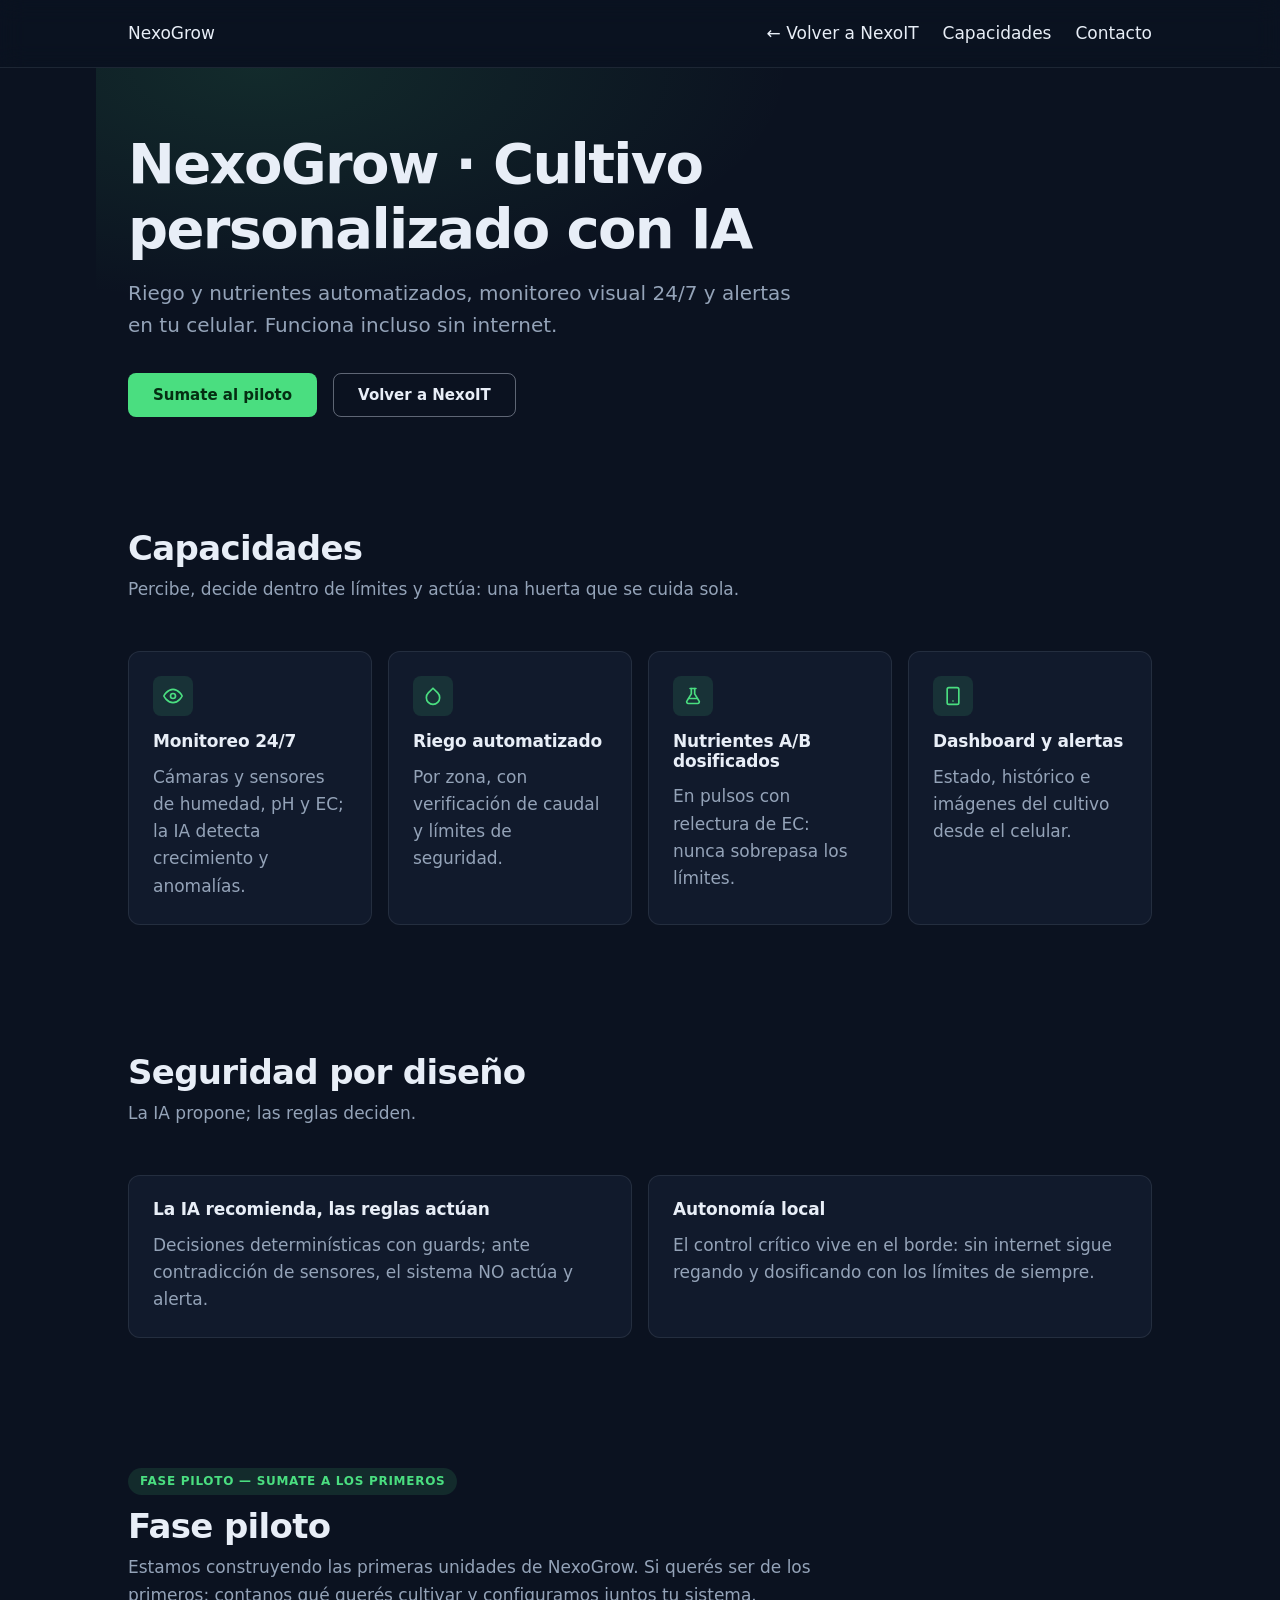
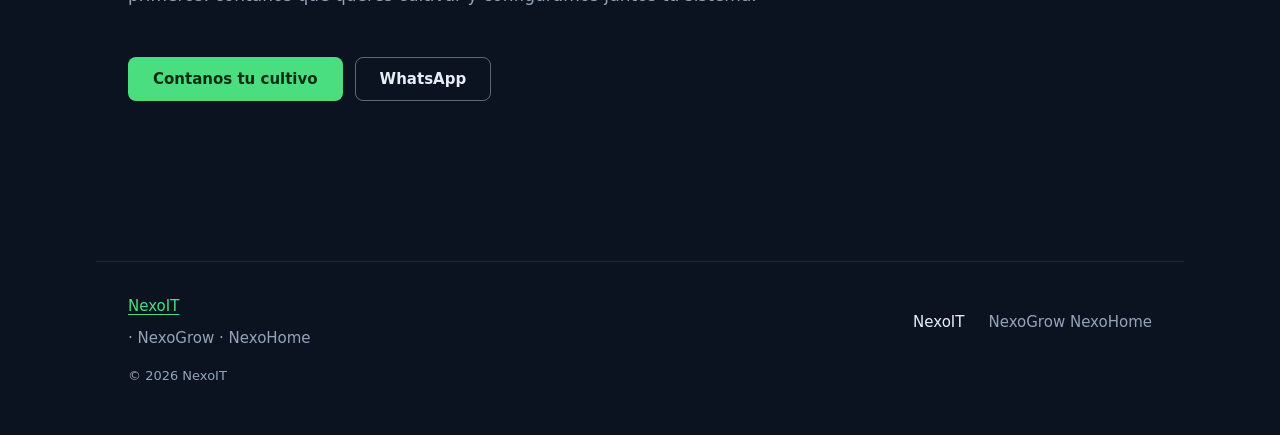
==== grow/index.html @ a0b3b881 "NexoIT v3: hub + landings NexoGrow/NexoHome, sistema de diseño dark tech, HTML/CSS/JS vanilla" ====
<!DOCTYPE html>
<html lang="es">
<head>
  <meta charset="utf-8">
  <meta name="viewport" content="width=device-width, initial-scale=1">
  <title>NexoGrow · Cultivo personalizado con IA</title>
  <meta name="description" content="NexoGrow — huerta inteligente: riego y nutrientes automatizados, monitoreo visual con IA y alertas, funciona sin internet.">
  <meta property="og:title" content="NexoGrow · Cultivo personalizado con IA">
  <meta property="og:description" content="NexoGrow — huerta inteligente: riego y nutrientes automatizados, monitoreo visual con IA y alertas, funciona sin internet.">
  <!-- TODO: provisional hasta definir paleta final -->
  <meta name="theme-color" content="#0b1220">
  <link rel="icon" href="../assets/img/favicon.svg">
  <link rel="stylesheet" href="../assets/css/tokens.css">
  <link rel="stylesheet" href="../assets/css/base.css">
  <link rel="stylesheet" href="../assets/css/components.css">
  <script src="../assets/js/main.js" defer></script>
</head>
<body class="theme--grow">
  <header class="site-header">
    <div class="site-header__inner">
      <span class="site-header__brand">NexoGrow</span>
      <nav class="nav" aria-label="Principal">
        <a class="nav__link" href="../index.html">← Volver a NexoIT</a>
        <a class="nav__link" href="#capacidades">Capacidades</a>
        <a class="nav__link" href="#contacto">Contacto</a>
      </nav>
    </div>
  </header>

  <main>
    <section class="hero">
      <h1 class="hero__title">NexoGrow · Cultivo personalizado con IA</h1>
      <p class="hero__subtitle">Riego y nutrientes automatizados, monitoreo visual 24/7 y alertas en tu celular. Funciona incluso sin internet.</p>
      <div class="hero__actions">
        <a class="btn btn--accent" href="#piloto">Sumate al piloto</a>
        <a class="btn btn--ghost" href="../index.html">Volver a NexoIT</a>
      </div>
    </section>

    <section class="section" id="capacidades">
      <div class="section__head">
        <h2 class="section__title">Capacidades</h2>
        <p class="section__lead">Percibe, decide dentro de límites y actúa: una huerta que se cuida sola.</p>
      </div>
      <div class="cards">
        <article class="card">
          <div class="card__icon"><svg viewBox="0 0 24 24" width="24" height="24" fill="none" stroke="currentColor" stroke-width="2" stroke-linecap="round" stroke-linejoin="round" aria-hidden="true"><path d="M1 12s4-8 11-8 11 8 11 8-4 8-11 8-11-8-11-8z"/><circle cx="12" cy="12" r="3"/></svg></div>
          <h3 class="card__title">Monitoreo 24/7</h3>
          <p class="card__text">Cámaras y sensores de humedad, pH y EC; la IA detecta crecimiento y anomalías.</p>
        </article>
        <article class="card">
          <div class="card__icon"><svg viewBox="0 0 24 24" width="24" height="24" fill="none" stroke="currentColor" stroke-width="2" stroke-linecap="round" stroke-linejoin="round" aria-hidden="true"><path d="M12 2.69l5.66 5.66a8 8 0 1 1-11.31 0z"/></svg></div>
          <h3 class="card__title">Riego automatizado</h3>
          <p class="card__text">Por zona, con verificación de caudal y límites de seguridad.</p>
        </article>
        <article class="card">
          <div class="card__icon"><svg viewBox="0 0 24 24" width="24" height="24" fill="none" stroke="currentColor" stroke-width="2" stroke-linecap="round" stroke-linejoin="round" aria-hidden="true"><path d="M10 3v6.5L4.9 17.7A2 2 0 0 0 6.6 21h10.8a2 2 0 0 0 1.7-3.3L14 9.5V3"/><path d="M8.5 3h7"/><path d="M7.5 15h9"/></svg></div>
          <h3 class="card__title">Nutrientes A/B dosificados</h3>
          <p class="card__text">En pulsos con relectura de EC: nunca sobrepasa los límites.</p>
        </article>
        <article class="card">
          <div class="card__icon"><svg viewBox="0 0 24 24" width="24" height="24" fill="none" stroke="currentColor" stroke-width="2" stroke-linecap="round" stroke-linejoin="round" aria-hidden="true"><rect x="5" y="2" width="14" height="20" rx="2"/><path d="M12 18h.01"/></svg></div>
          <h3 class="card__title">Dashboard y alertas</h3>
          <p class="card__text">Estado, histórico e imágenes del cultivo desde el celular.</p>
        </article>
      </div>
    </section>

    <section class="section" id="seguridad">
      <div class="section__head">
        <h2 class="section__title">Seguridad por diseño</h2>
        <p class="section__lead">La IA propone; las reglas deciden.</p>
      </div>
      <div class="split">
        <article class="card">
          <h3 class="card__title">La IA recomienda, las reglas actúan</h3>
          <p class="card__text">Decisiones determinísticas con guards; ante contradicción de sensores, el sistema NO actúa y alerta.</p>
        </article>
        <article class="card">
          <h3 class="card__title">Autonomía local</h3>
          <p class="card__text">El control crítico vive en el borde: sin internet sigue regando y dosificando con los límites de siempre.</p>
        </article>
      </div>
    </section>

    <section class="section" id="piloto">
      <div class="section__head">
        <p class="badge">Fase piloto — sumate a los primeros</p>
        <h2 class="section__title">Fase piloto</h2>
        <p class="section__lead">Estamos construyendo las primeras unidades de NexoGrow. Si querés ser de los primeros: contanos qué querés cultivar y configuramos juntos tu sistema.</p>
      </div>
      <div class="contact" id="contacto">
        <div class="contact__actions">
          <!-- TODO: reemplazar (datos de contacto: mailto / wa.me) -->
          <a class="btn btn--accent" href="mailto:hola@nexoit.com">Contanos tu cultivo</a>
          <!-- TODO: reemplazar (datos de contacto: mailto / wa.me) -->
          <a class="btn btn--ghost" href="https://wa.me/5491100000000">WhatsApp</a>
        </div>
      </div>
    </section>
  </main>

  <footer class="site-footer">
    <div class="site-footer__brand">
      <a href="../index.html">NexoIT</a> · NexoGrow · NexoHome
    </div>

    <nav class="site-footer__links" aria-label="Familia Nexo">
      <a href="../index.html">NexoIT</a>
      NexoGrow
      NexoHome
    </nav>

    <p class="site-footer__legal">© 2026 NexoIT</p>
  </footer>
</body>
</html>
---- assets/css/tokens.css ----
/* ==========================================================================
   NexoIT · Design tokens (contrato v2 — deep tech dark)
   Fuente única de verdad visual del hub. Mobile-first.
   Los nombres y valores de las variables del contrato no se renombran:
   otro agente y el reviewer dependen de ellos.
   ========================================================================== */

:root {
  color-scheme: dark;

  /* --- Color base (deep tech dark) ---------------------------------------- */
  --color-bg: #0b1220;
  --color-surface: #111a2c;
  --color-text: #e8eef7;
  --color-muted: #94a3b8;
  --color-border: rgba(230,240,255,.09);
  --color-border-strong: rgba(230,240,255,.38);

  /* --- Acento del hub: teal ----------------------------------------------- */
  --accent: #2dd4bf;
  --accent-strong: #14b8a6;
  --accent-soft: rgba(45,212,191,.12);
  --accent-contrast: #04211d;

  /* --- Acentos de división (body.theme--grow / body.theme--home) ---------- */
  --accent-grow: #4ade80;
  --accent-grow-strong: #22c55e;
  --accent-grow-soft: rgba(74,222,128,.12);
  --accent-home: #60a5fa;
  --accent-home-strong: #3b82f6;
  --accent-home-soft: rgba(96,165,250,.12);

  /* --- Tipografía: stack de sistema completa (cero requests) -------------- */
  --font-sans: system-ui, -apple-system, "Segoe UI", Roboto, "Helvetica Neue",
    Arial, "Noto Sans", "Liberation Sans", sans-serif;

  /* --- Espacio (base 4px) -------------------------------------------------- */
  --space-1: 0.25rem;
  --space-2: 0.5rem;
  --space-3: 0.75rem;
  --space-4: 1rem;
  --space-5: 1.5rem;
  --space-6: 2rem;
  --space-7: 3rem;
  --space-8: 4rem;

  /* --- Forma --------------------------------------------------------------- */
  --radius: 0.75rem;
  --shadow: 0 1px 0 rgb(255 255 255 / 4%), 0 18px 40px -32px rgb(0 0 0 / 90%);

  /* --- Layout (extras de apoyo, no forman parte del contrato) -------------- */
  --radius-sm: 0.5rem;
  --width-max: 68rem;
  --gutter: clamp(1rem, 4vw, 2rem);
  --header-h: 4rem;
  /* Fondo del header sticky: mismo tono que --color-bg con alfa para el blur. */
  --color-bg-blur: rgba(11,18,32,.72);
}

/* Temas de división: misma estructura, acento distinto.
   Uso: <body class="theme--grow"> en grow/ · <body class="theme--home"> en home/ */
body.theme--grow {
  --accent: var(--accent-grow);
  --accent-strong: var(--accent-grow-strong);
  --accent-soft: var(--accent-grow-soft);
  --accent-contrast: #052e12;
}

body.theme--home {
  --accent: var(--accent-home);
  --accent-strong: var(--accent-home-strong);
  --accent-soft: var(--accent-home-soft);
  --accent-contrast: #0a1e3f;
}
---- assets/css/base.css ----
/* ==========================================================================
   NexoIT · base
   Reset moderno, tipografía fluida (clamp), accesibilidad.
   Mobile-first: el layout se define en components.css en un único breakpoint.
   ========================================================================== */

*,
*::before,
*::after {
  box-sizing: border-box;
}

html {
  -webkit-text-size-adjust: 100%;
  text-size-adjust: 100%;
  scroll-behavior: smooth;
  /* Compensa el header sticky al saltar a un ancla. */
  scroll-padding-block-start: 5rem;
}

body {
  margin: 0;
  background-color: var(--color-bg);
  color: var(--color-text);
  font-family: var(--font-sans);
  font-size: clamp(1rem, 0.96rem + 0.2vw, 1.0625rem);
  line-height: 1.6;
  -webkit-font-smoothing: antialiased;
  text-rendering: optimizeLegibility;
}

/* --- Tipografía ---------------------------------------------------------- */

h1,
h2,
h3,
h4 {
  margin-block: 0 var(--space-3);
  font-weight: 650;
  line-height: 1.15;
  letter-spacing: -0.02em;
  text-wrap: balance;
}

h1 {
  font-size: clamp(2.125rem, 1.4rem + 3.4vw, 3.5rem);
  letter-spacing: -0.03em;
}

h2 {
  font-size: clamp(1.5rem, 1.2rem + 1.4vw, 2.125rem);
}

h3 {
  font-size: clamp(1.125rem, 1.06rem + 0.3vw, 1.25rem);
  letter-spacing: -0.01em;
}

p,
ul,
ol,
figure {
  margin-block: 0 var(--space-4);
}

p:last-child,
ul:last-child,
ol:last-child {
  margin-block-end: 0;
}

ul,
ol {
  padding-inline-start: 1.25rem;
}

a {
  color: var(--accent);
  text-decoration-thickness: 1px;
  text-underline-offset: 0.18em;
}

a:hover {
  color: var(--accent-strong);
}

strong,
b {
  font-weight: 650;
}

/* --- Medios -------------------------------------------------------------- */

img,
svg,
video {
  display: block;
  max-inline-size: 100%;
  height: auto;
}

/* --- Controles ----------------------------------------------------------- */

button,
input,
select,
textarea {
  font: inherit;
  color: inherit;
}

button {
  cursor: pointer;
}

/* --- Accesibilidad ------------------------------------------------------- */

:focus-visible {
  outline: 2px solid var(--accent);
  outline-offset: 3px;
  border-radius: 2px;
}

:focus:not(:focus-visible) {
  outline: none;
}

::selection {
  background-color: var(--accent);
  color: var(--accent-contrast);
}

/* Enlace de salto: oculto hasta recibir foco, sin position: absolute. */
.skip-link {
  display: block;
  max-block-size: 0;
  overflow: hidden;
  padding-inline: var(--gutter);
  background-color: var(--accent);
  color: var(--accent-contrast);
  font-weight: 600;
  text-decoration: none;
}

.skip-link:focus {
  max-block-size: 5rem;
  padding-block: var(--space-3);
  color: var(--accent-contrast);
}

/* --- Movimiento reducido ------------------------------------------------- */

@media (prefers-reduced-motion: reduce) {
  html {
    scroll-behavior: auto;
  }

  *,
  *::before,
  *::after {
    animation-duration: 0.01ms !important;
    animation-iteration-count: 1 !important;
    transition-duration: 0.01ms !important;
    scroll-behavior: auto !important;
  }
}
---- assets/css/components.css ----
/* ==========================================================================
   NexoIT · componentes (BEM-lite)
   Contrato v1. Convención: .bloque__elemento y .bloque--modificador.
   Mobile-first. Un único breakpoint de layout al final del archivo (48rem).
   Sin position: absolute para contenido: el layout no depende del copy.
   ========================================================================== */

/* --- Contenedores --------------------------------------------------------
   Hero, secciones, barra del header y footer comparten ancho, gutter y
   centrado. Cada bloque decide su ritmo vertical por separado. */
.hero,
.section,
.site-header__inner,
.site-footer {
  inline-size: 100%;
  max-inline-size: var(--width-max);
  margin-inline: auto;
  padding-inline: var(--gutter);
}

/* --- Header -------------------------------------------------------------- */

.site-header {
  position: sticky;
  inset-block-start: 0;
  z-index: 20;
  background-color: var(--color-bg-blur);
  -webkit-backdrop-filter: blur(12px);
  backdrop-filter: blur(12px);
  border-block-end: 1px solid var(--color-border);
  transition: box-shadow 0.2s ease;
}

/* Estado de scroll que aplica main.js (data-module="header"). */
.site-header.is-scrolled {
  box-shadow: var(--shadow);
}

.site-header__inner {
  display: flex;
  flex-wrap: wrap;
  align-items: center;
  gap: var(--space-3) var(--space-4);
  min-block-size: var(--header-h);
  padding-block: var(--space-3);
}

.site-header__brand {
  display: inline-flex;
  align-items: center;
  text-decoration: none;
}

.site-header__brand img {
  inline-size: 8.25rem;
}

.nav {
  display: flex;
  flex-basis: 100%;
  flex-direction: column;
  gap: var(--space-1);
  padding-block-end: var(--space-3);
}

/* Con JS el menú arranca colapsado en móvil (ver main.js). Sin JS no existe
   el atributo y la navegación queda visible: la página funciona igual. */
:where(html[data-menu="closed"]) .nav {
  display: none;
}

.nav__link {
  display: block;
  padding-block: var(--space-2);
  color: var(--color-text);
  font-weight: 500;
  text-decoration: none;
}

.nav__link:hover {
  color: var(--accent);
}

.nav__cta {
  display: flex;
  flex-wrap: wrap;
  gap: var(--space-2);
  padding-block-start: var(--space-2);
}

.nav__toggle {
  display: none;
  flex: none;
  align-items: center;
  justify-content: center;
  inline-size: 2.75rem;
  block-size: 2.75rem;
  margin-inline-start: auto;
  padding: 0;
  background-color: transparent;
  border: 1px solid var(--color-border-strong);
  border-radius: var(--radius-sm);
  color: var(--color-text);
}

.nav__toggle:hover {
  border-color: var(--accent);
  color: var(--accent-strong);
}

.nav__toggle[aria-expanded="true"] {
  background-color: var(--accent-soft);
  border-color: var(--accent);
  color: var(--accent-strong);
}

/* El botón solo existe visualmente si JS está disponible. */
html.js .nav__toggle {
  display: inline-flex;
}

/* --- Botones ------------------------------------------------------------- */

.btn {
  display: inline-flex;
  align-items: center;
  justify-content: center;
  gap: var(--space-2);
  min-block-size: 2.75rem;
  padding: var(--space-2) var(--space-5);
  border: 1px solid transparent;
  border-radius: var(--radius-sm);
  font-size: 0.9375rem;
  font-weight: 600;
  line-height: 1.2;
  text-align: center;
  text-decoration: none;
  transition: background-color 0.18s ease, border-color 0.18s ease,
    color 0.18s ease;
}

.btn--primary {
  background-color: var(--color-text);
  color: var(--color-bg);
}

.btn--primary:hover {
  background-color: #cbd5e1;
  color: var(--color-bg);
}

.btn--ghost {
  background-color: transparent;
  border-color: var(--color-border-strong);
  color: var(--color-text);
}

.btn--ghost:hover {
  background-color: var(--accent-soft);
  border-color: var(--accent);
  color: var(--accent);
}

.btn--accent {
  background-color: var(--accent);
  color: var(--accent-contrast);
}

.btn--accent:hover {
  background-color: var(--accent-strong);
  color: var(--accent-contrast);
}

/* Variantes de acento por división (reusan el token --accent del botón). */
.btn--grow {
  --accent: var(--accent-grow);
  --accent-strong: var(--accent-grow-strong);
  --accent-soft: var(--accent-grow-soft);
  --accent-contrast: #052e12;
}

.btn--home {
  --accent: var(--accent-home);
  --accent-strong: var(--accent-home-strong);
  --accent-soft: var(--accent-home-soft);
  --accent-contrast: #0a1e3f;
}

/* --- Badge --------------------------------------------------------------- */

.badge {
  display: inline-flex;
  align-items: center;
  justify-self: start;
  align-self: flex-start;
  gap: var(--space-2);
  margin-block-end: var(--space-3);
  padding: var(--space-1) var(--space-3);
  border-radius: 999px;
  background-color: var(--accent-soft);
  color: var(--accent);
  font-size: 0.75rem;
  font-weight: 700;
  letter-spacing: 0.06em;
  text-transform: uppercase;
}

/* --- Hero ---------------------------------------------------------------- */

.hero {
  padding-block: clamp(var(--space-6), 9vw, var(--space-8))
    clamp(var(--space-6), 7vw, var(--space-7));
  /* Glow radial teal: CSS puro (sin imágenes, sin pseudo-elementos). */
  background-image: radial-gradient(
    70% 85% at 15% 0%,
    var(--accent-soft),
    transparent 70%
  );
}

.hero__title {
  max-inline-size: 20ch;
  margin-block-end: var(--space-4);
}

.hero__subtitle {
  max-inline-size: 54ch;
  margin-block-end: var(--space-6);
  color: var(--color-muted);
  font-size: clamp(1.0625rem, 1rem + 0.4vw, 1.25rem);
}

.hero__actions {
  display: flex;
  flex-wrap: wrap;
  gap: var(--space-3);
}

/* --- Hero con visual (split) ---------------------------------------------
   Mobile: una columna (texto y luego visual). Desktop: 2 columnas dentro del
   breakpoint existente de 48rem. Sin media queries nuevas. */
.hero--split {
  display: grid;
  grid-template-columns: minmax(0, 1fr);
  align-content: start;
  column-gap: var(--space-7);
}

.hero--split > * {
  grid-column: 1;
}

.hero__visual {
  inline-size: 100%;
  max-inline-size: 32rem;
  height: auto;
  margin-block-start: var(--space-6);
  margin-inline: auto;
}

/* --- Sección ------------------------------------------------------------- */

.section {
  padding-block: clamp(var(--space-6), 6vw, var(--space-8));
}

.section__head {
  max-inline-size: 46rem;
  margin-block-end: var(--space-6);
}

.section__title {
  margin-block-end: var(--space-2);
}

.section__lead {
  margin-block-end: 0;
  color: var(--color-muted);
  font-size: 1.0625rem;
}

/* --- Grid de tarjetas (helper de layout del hub) ------------------------- */

.cards {
  display: grid;
  gap: var(--space-4);
  grid-template-columns: repeat(auto-fit, minmax(min(100%, 15rem), 1fr));
}

/* --- Card ---------------------------------------------------------------- */

.card {
  display: flex;
  flex-direction: column;
  gap: var(--space-2);
  padding: var(--space-5);
  background-color: var(--color-surface);
  border: 1px solid var(--color-border);
  border-radius: var(--radius);
  transition: border-color 0.2s ease, box-shadow 0.2s ease;
}

/* Hover/foco: borde de acento + glow muy sutil. Sin sombras claras. */
.card:hover,
.card:focus-within {
  border-color: var(--accent);
  box-shadow: 0 0 28px -8px var(--accent-soft);
}

.card__icon {
  display: inline-flex;
  align-items: center;
  justify-content: center;
  inline-size: 2.5rem;
  block-size: 2.5rem;
  margin-block-end: var(--space-2);
  border-radius: var(--radius-sm);
  background-color: var(--accent-soft);
  color: var(--accent);
}

.card__icon svg {
  inline-size: 1.25rem;
  block-size: 1.25rem;
}

.card__title {
  margin-block-end: var(--space-1);
  font-size: 1.0625rem;
}

.card__text {
  margin-block-end: 0;
  color: var(--color-muted);
}

/* CTA de tarjeta siempre al pie, alineado entre tarjetas de distinto copy. */
.card > .btn {
  align-self: flex-start;
  margin-block-start: auto;
}

.card--grow {
  --accent: var(--accent-grow);
  --accent-strong: var(--accent-grow-strong);
  --accent-soft: var(--accent-grow-soft);
  --accent-contrast: #052e12;
}

.card--home {
  --accent: var(--accent-home);
  --accent-strong: var(--accent-home-strong);
  --accent-soft: var(--accent-home-soft);
  --accent-contrast: #0a1e3f;
}

.card--grow,
.card--home {
  border-block-start: 3px solid var(--accent);
}

/* --- Split (2 columnas → 1 en móvil) ------------------------------------- */

.split {
  display: grid;
  gap: var(--space-4);
  grid-template-columns: 1fr;
}

/* --- Pasos --------------------------------------------------------------- */

.steps {
  display: grid;
  gap: var(--space-4);
  grid-template-columns: 1fr;
  margin-block: 0;
  padding: 0;
  list-style: none;
}

.step {
  padding: var(--space-5);
  background-color: var(--color-surface);
  border: 1px solid var(--color-border);
  border-radius: var(--radius);
}

.step__num {
  display: inline-block;
  margin-block-end: var(--space-3);
  color: var(--accent);
  font-size: 0.8125rem;
  font-weight: 700;
  letter-spacing: 0.08em;
}

.step h3 {
  margin-block-end: var(--space-2);
}

.step p {
  margin-block-end: 0;
  color: var(--color-muted);
}

/* --- Contacto ------------------------------------------------------------ */

.contact {
  padding-block-end: clamp(var(--space-7), 8vw, var(--space-8));
}

.contact__actions {
  display: flex;
  flex-wrap: wrap;
  gap: var(--space-3);
  margin-block-start: var(--space-5);
}

/* --- Footer -------------------------------------------------------------- */

.site-footer {
  display: flex;
  flex-wrap: wrap;
  align-items: center;
  justify-content: space-between;
  gap: var(--space-4);
  margin-block-start: var(--space-6);
  padding-block: var(--space-6) var(--space-7);
  border-block-start: 1px solid var(--color-border);
  color: var(--color-muted);
  font-size: 0.9375rem;
}

.site-footer__brand {
  display: flex;
  flex-direction: column;
  gap: var(--space-2);
}

.site-footer__brand img {
  inline-size: 7.5rem;
}

.site-footer__brand p {
  margin: 0;
}

.site-footer__links {
  display: flex;
  flex-wrap: wrap;
  gap: var(--space-2) var(--space-5);
}

.site-footer__links a {
  color: var(--color-text);
  font-weight: 500;
  text-decoration: none;
}

.site-footer__links a:hover {
  color: var(--accent);
  text-decoration: underline;
}

.site-footer__legal {
  flex-basis: 100%;
  margin: 0;
  font-size: 0.8125rem;
}

/* --- Placeholder (páginas de división en construcción) ------------------- */

.placeholder {
  max-inline-size: 40rem;
  padding: var(--space-6);
  background-color: var(--color-surface);
  border: 1px dashed var(--color-border-strong);
  border-radius: var(--radius);
}

.placeholder__title {
  margin-block-end: var(--space-2);
}

.placeholder__text {
  margin-block-end: 0;
  color: var(--color-muted);
}

/* ==========================================================================
   Único breakpoint de layout: 48rem (768px)
   ========================================================================== */

@media (min-width: 48rem) {
  .site-header__inner {
    flex-wrap: nowrap;
    gap: var(--space-5);
  }

  /* `display: flex` también neutraliza el estado colapsado del móvil
     (:where(html[data-menu="closed"]) .nav) porque esta regla va después. */
  .nav {
    display: flex;
    flex-basis: auto;
    flex-direction: row;
    align-items: center;
    justify-content: flex-end;
    gap: var(--space-5);
    margin-inline-start: auto;
    padding-block-end: 0;
  }

  .nav__cta {
    padding-block-start: 0;
  }

  /* En desktop el toggle desaparece aunque JS lo haya habilitado. */
  html.js .nav__toggle {
    display: none;
  }

  .split {
    grid-template-columns: repeat(2, minmax(0, 1fr));
  }

  .steps {
    grid-template-columns: repeat(3, minmax(0, 1fr));
  }

  .section__head {
    margin-block-end: var(--space-7);
  }

  .hero__actions {
    gap: var(--space-4);
  }

  .hero--split {
    grid-template-columns: minmax(0, 1.02fr) minmax(0, 0.98fr);
    align-items: center;
    column-gap: var(--space-8);
  }

  .hero--split > .hero__visual {
    grid-column: 2;
    grid-row: 1 / span 4;
    max-inline-size: 34rem;
    margin-block-start: 0;
  }
}
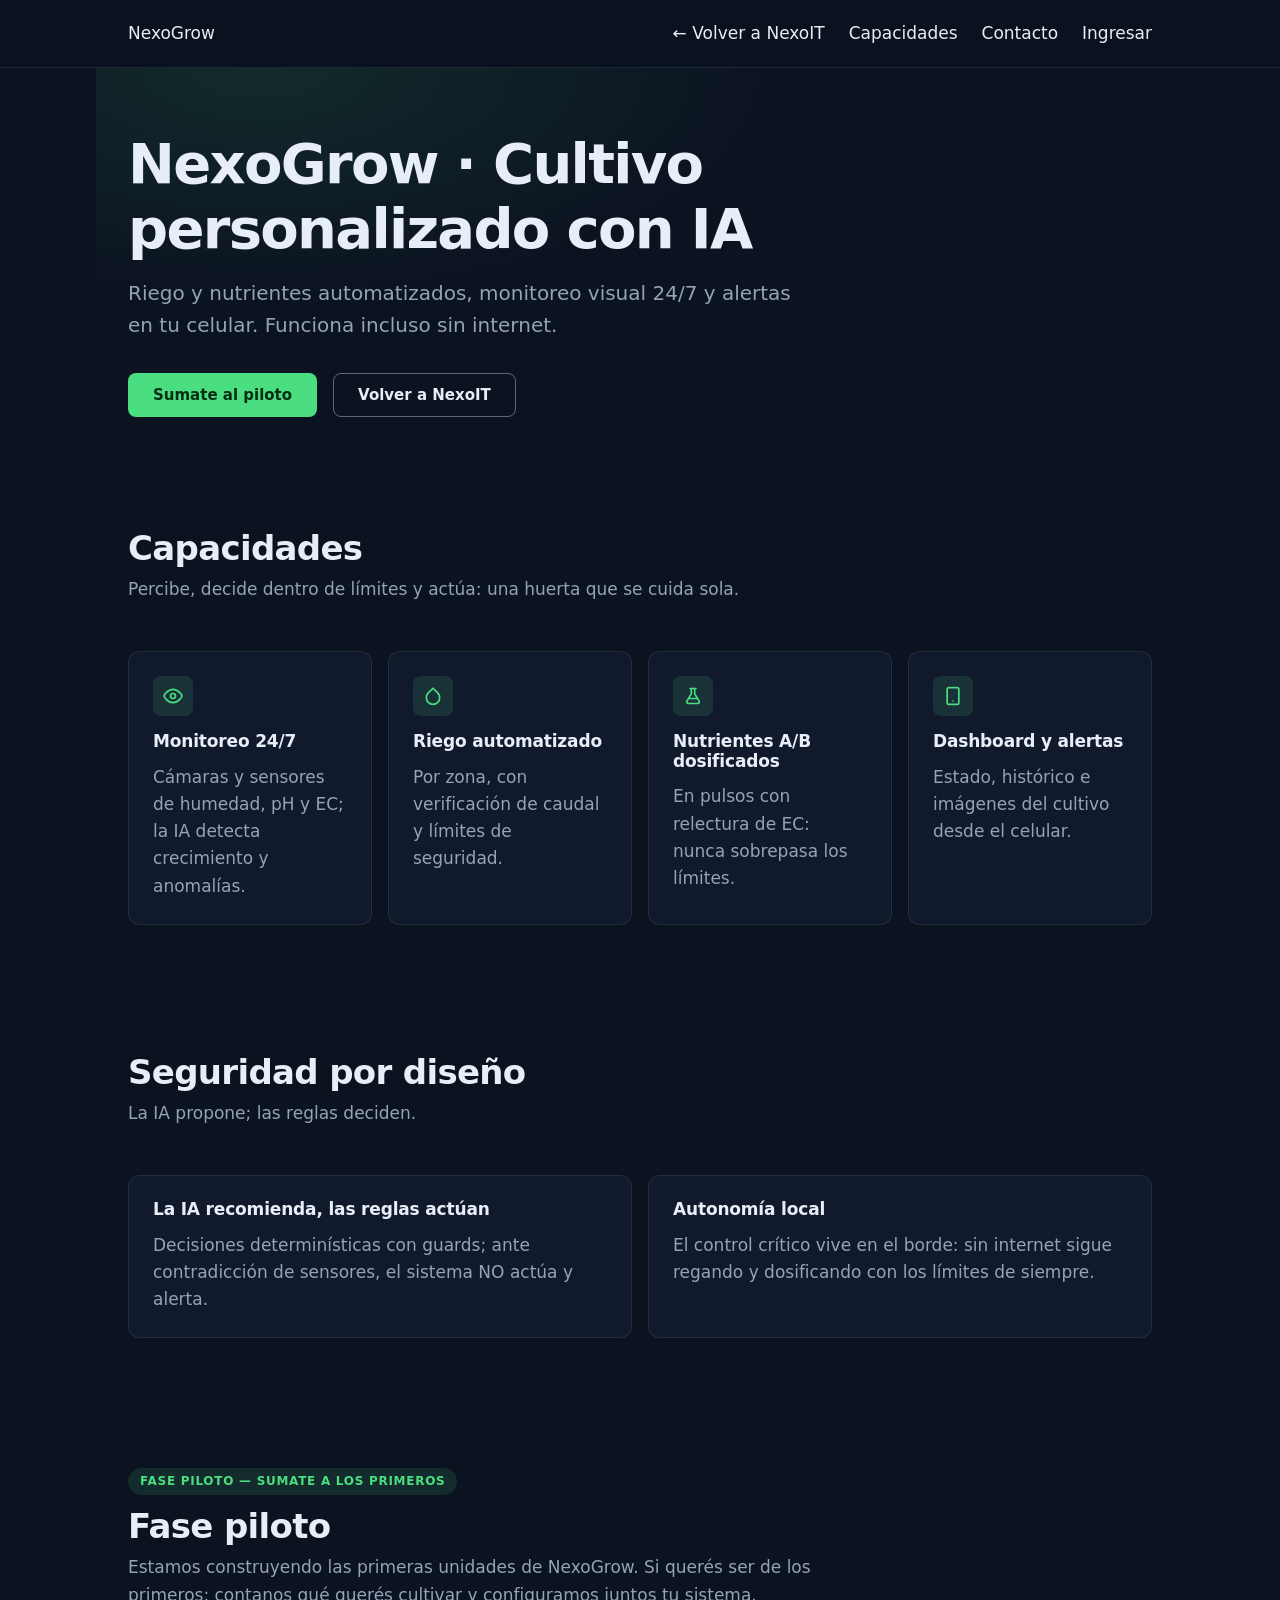
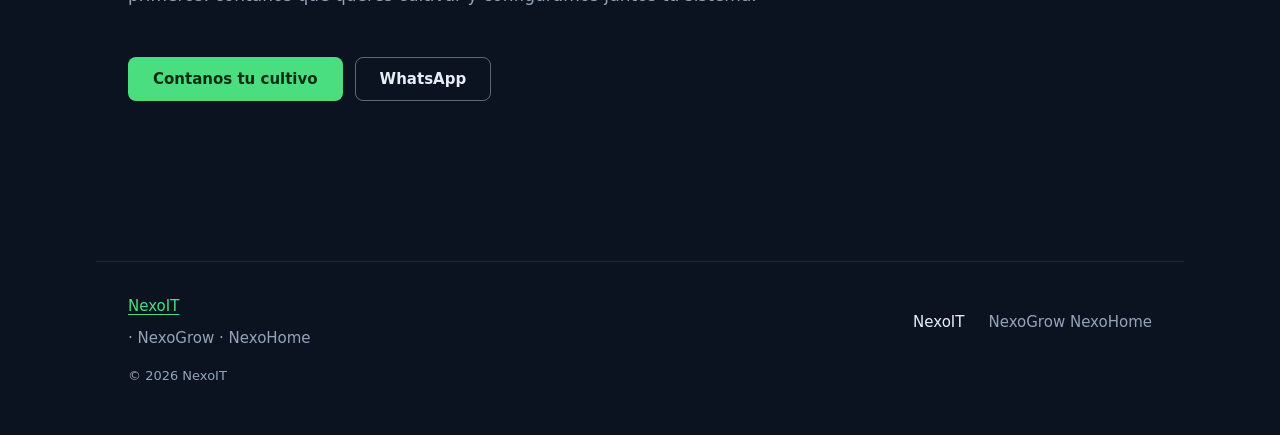
==== commit 774acd10: "Fase 1.2a: accesos Ingresar/Crear cuenta en el sitio + logout con icono en /app/ + scripts .bat de a" ====
--- a/grow/index.html
+++ b/grow/index.html
@@ -23,6 +23,7 @@
         <a class="nav__link" href="../index.html">← Volver a NexoIT</a>
         <a class="nav__link" href="#capacidades">Capacidades</a>
         <a class="nav__link" href="#contacto">Contacto</a>
+        <a class="nav__link" href="/app/login">Ingresar</a>
       </nav>
     </div>
   </header>
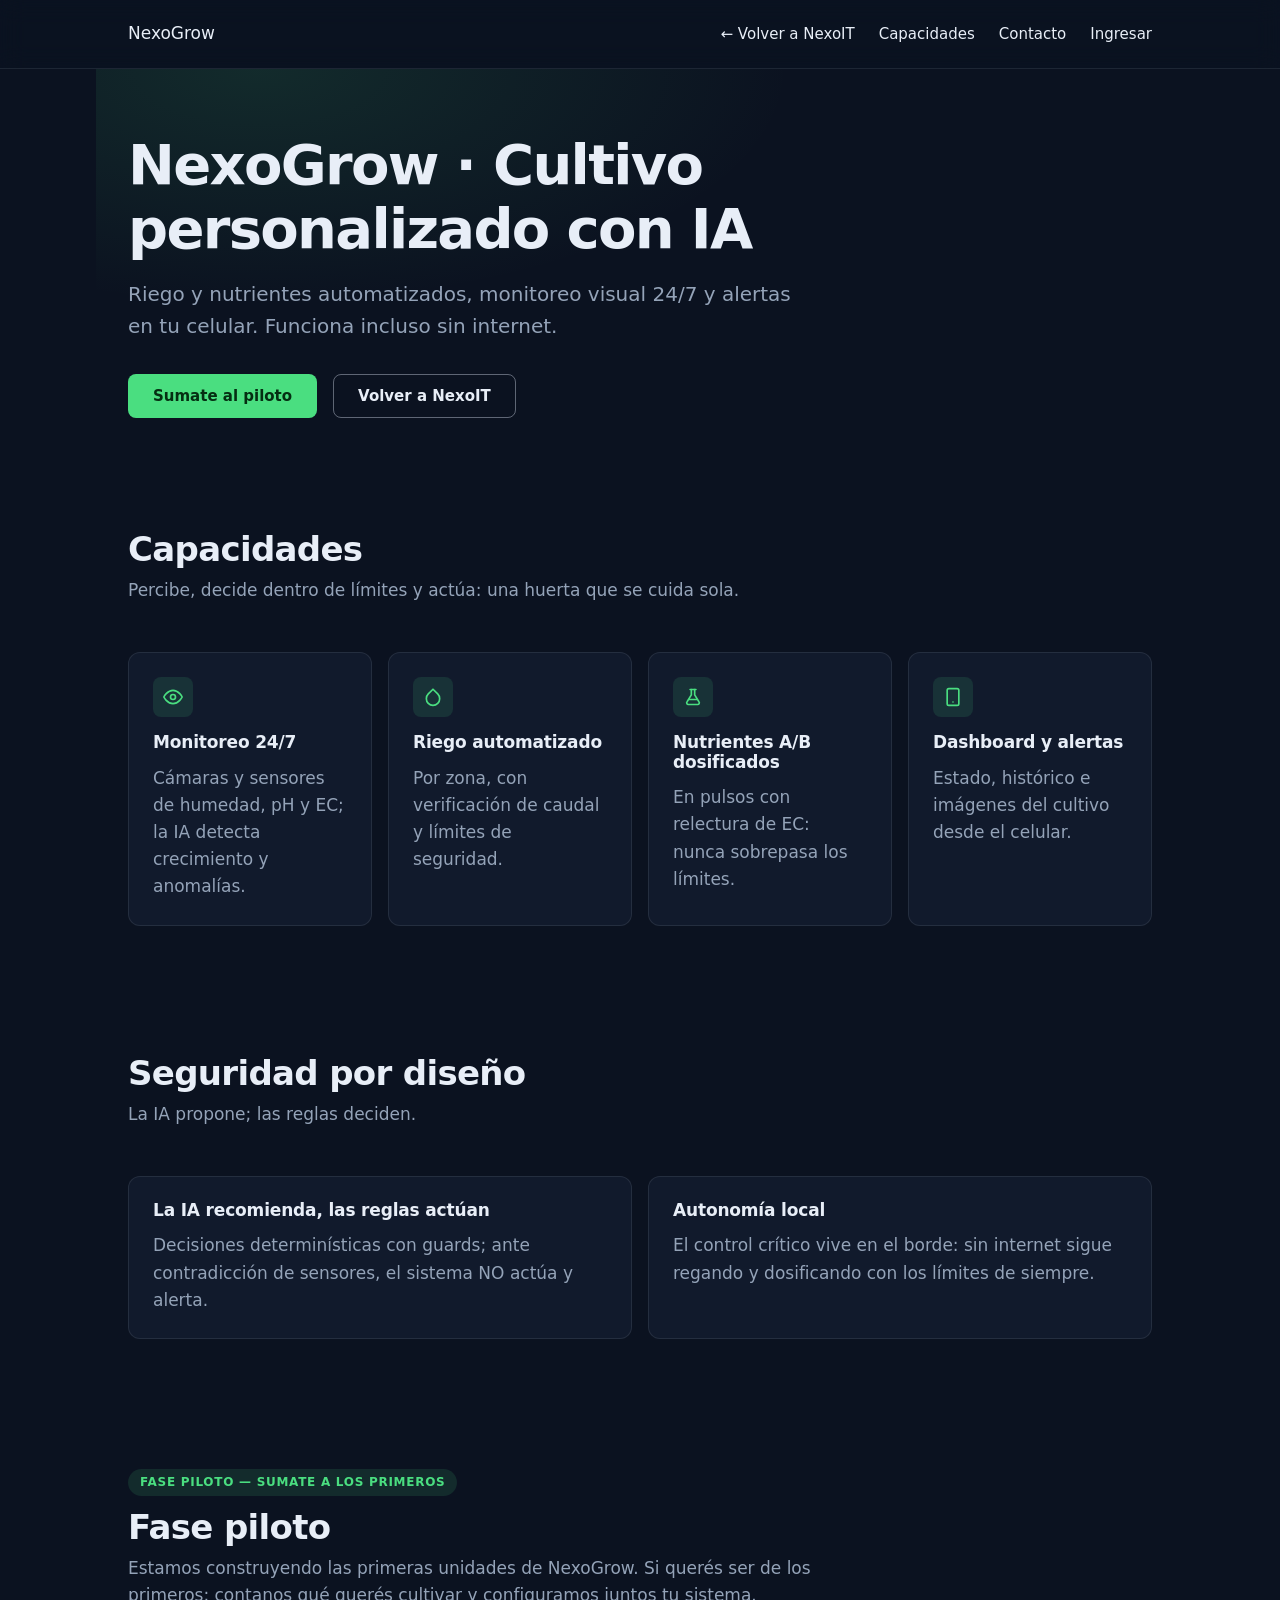
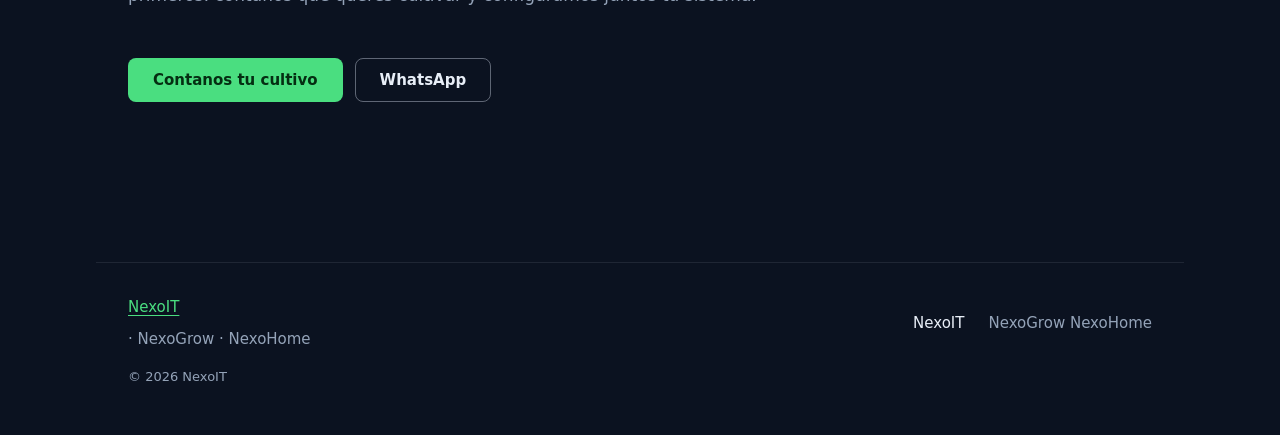
==== commit 3a55a2f2: "R2: hero abstracto definitivo + imágenes OG 1200×630 para las tres marcas" ====
--- a/grow/index.html
+++ b/grow/index.html
@@ -7,6 +7,8 @@
   <meta name="description" content="NexoGrow — huerta inteligente: riego y nutrientes automatizados, monitoreo visual con IA y alertas, funciona sin internet.">
   <meta property="og:title" content="NexoGrow · Cultivo personalizado con IA">
   <meta property="og:description" content="NexoGrow — huerta inteligente: riego y nutrientes automatizados, monitoreo visual con IA y alertas, funciona sin internet.">
+  <meta property="og:image" content="../assets/img/og-grow.png">
+  <meta property="og:image:alt" content="NexoGrow — cultivo personalizado con IA">
   <!-- TODO: provisional hasta definir paleta final -->
   <meta name="theme-color" content="#0b1220">
   <link rel="icon" href="../assets/img/favicon.svg">
--- a/assets/css/components.css
+++ b/assets/css/components.css
@@ -59,7 +59,7 @@
   display: flex;
   flex-basis: 100%;
   flex-direction: column;
-  gap: var(--space-1);
+  gap: var(--space-2);
   padding-block-end: var(--space-3);
 }
 
@@ -70,9 +70,13 @@
 }
 
 .nav__link {
-  display: block;
-  padding-block: var(--space-2);
+  display: inline-flex;
+  align-items: center;
+  gap: var(--space-2);
+  min-block-size: 2.75rem;
+  padding-block: var(--space-1);
   color: var(--color-text);
+  font-size: 0.9375rem;
   font-weight: 500;
   text-decoration: none;
 }
@@ -81,11 +85,22 @@
   color: var(--accent);
 }
 
-.nav__cta {
-  display: flex;
-  flex-wrap: wrap;
-  gap: var(--space-2);
-  padding-block-start: var(--space-2);
+/* Puntito de color por división: marca, no botón. */
+.nav__dot {
+  display: inline-block;
+  flex: none;
+  inline-size: 0.5rem;
+  block-size: 0.5rem;
+  border-radius: 50%;
+  background-color: var(--accent);
+}
+
+.nav__dot--grow {
+  background-color: var(--accent-grow);
+}
+
+.nav__dot--home {
+  background-color: var(--accent-home);
 }
 
 .nav__toggle {
@@ -416,6 +431,67 @@
   margin-block-start: var(--space-5);
 }
 
+/* --- Form de contacto (módulo contacto-form) ---------------------------- */
+
+.contact form {
+  display: grid;
+  gap: var(--space-4);
+  max-inline-size: 36rem;
+  margin-block-start: var(--space-5);
+  margin-block-end: var(--space-5);
+}
+
+.field {
+  display: grid;
+  gap: var(--space-2);
+}
+
+.field__label {
+  color: var(--color-muted); /* 7.30:1 sobre --color-bg (AA) */
+  font-size: 0.9375rem;
+  font-weight: 500;
+}
+
+.field__input {
+  inline-size: 100%;
+  min-block-size: 2.75rem; /* 44px, coherente con .nav__link / .btn */
+  padding: var(--space-2) var(--space-3);
+  color: var(--color-text);
+  background: var(--color-surface);
+  border: 1px solid var(--color-border);
+  border-radius: var(--radius-sm);
+  font: inherit;
+}
+
+.field__input:focus {
+  border-color: var(--accent);
+  outline: 2px solid var(--accent);
+  outline-offset: 1px;
+}
+
+textarea.field__input {
+  min-block-size: 8rem;
+  resize: vertical;
+}
+
+.form-status {
+  margin: 0;
+  font-size: 0.9375rem;
+  font-weight: 500;
+}
+
+.form-status:empty {
+  display: none;
+}
+
+.form-status--ok {
+  color: var(--accent-grow);
+}
+
+.form-status--error {
+  color: #f87171; /* error suave: ~6.8:1 sobre --color-bg, sin rojo chillón */
+}
+
 /* --- Footer -------------------------------------------------------------- */
 
 .site-footer {
@@ -510,13 +586,15 @@
     padding-block-end: 0;
   }
 
-  .nav__cta {
-    padding-block-start: 0;
-  }
-
   /* En desktop el toggle desaparece aunque JS lo haya habilitado. */
   html.js .nav__toggle {
     display: none;
+  }
+
+  /* Acceso a la app: fuera del grupo, con área de click y aire extra. */
+  .nav__link--account {
+    padding-inline: var(--space-3);
+    margin-inline-start: var(--space-2);
   }
 
   .split {
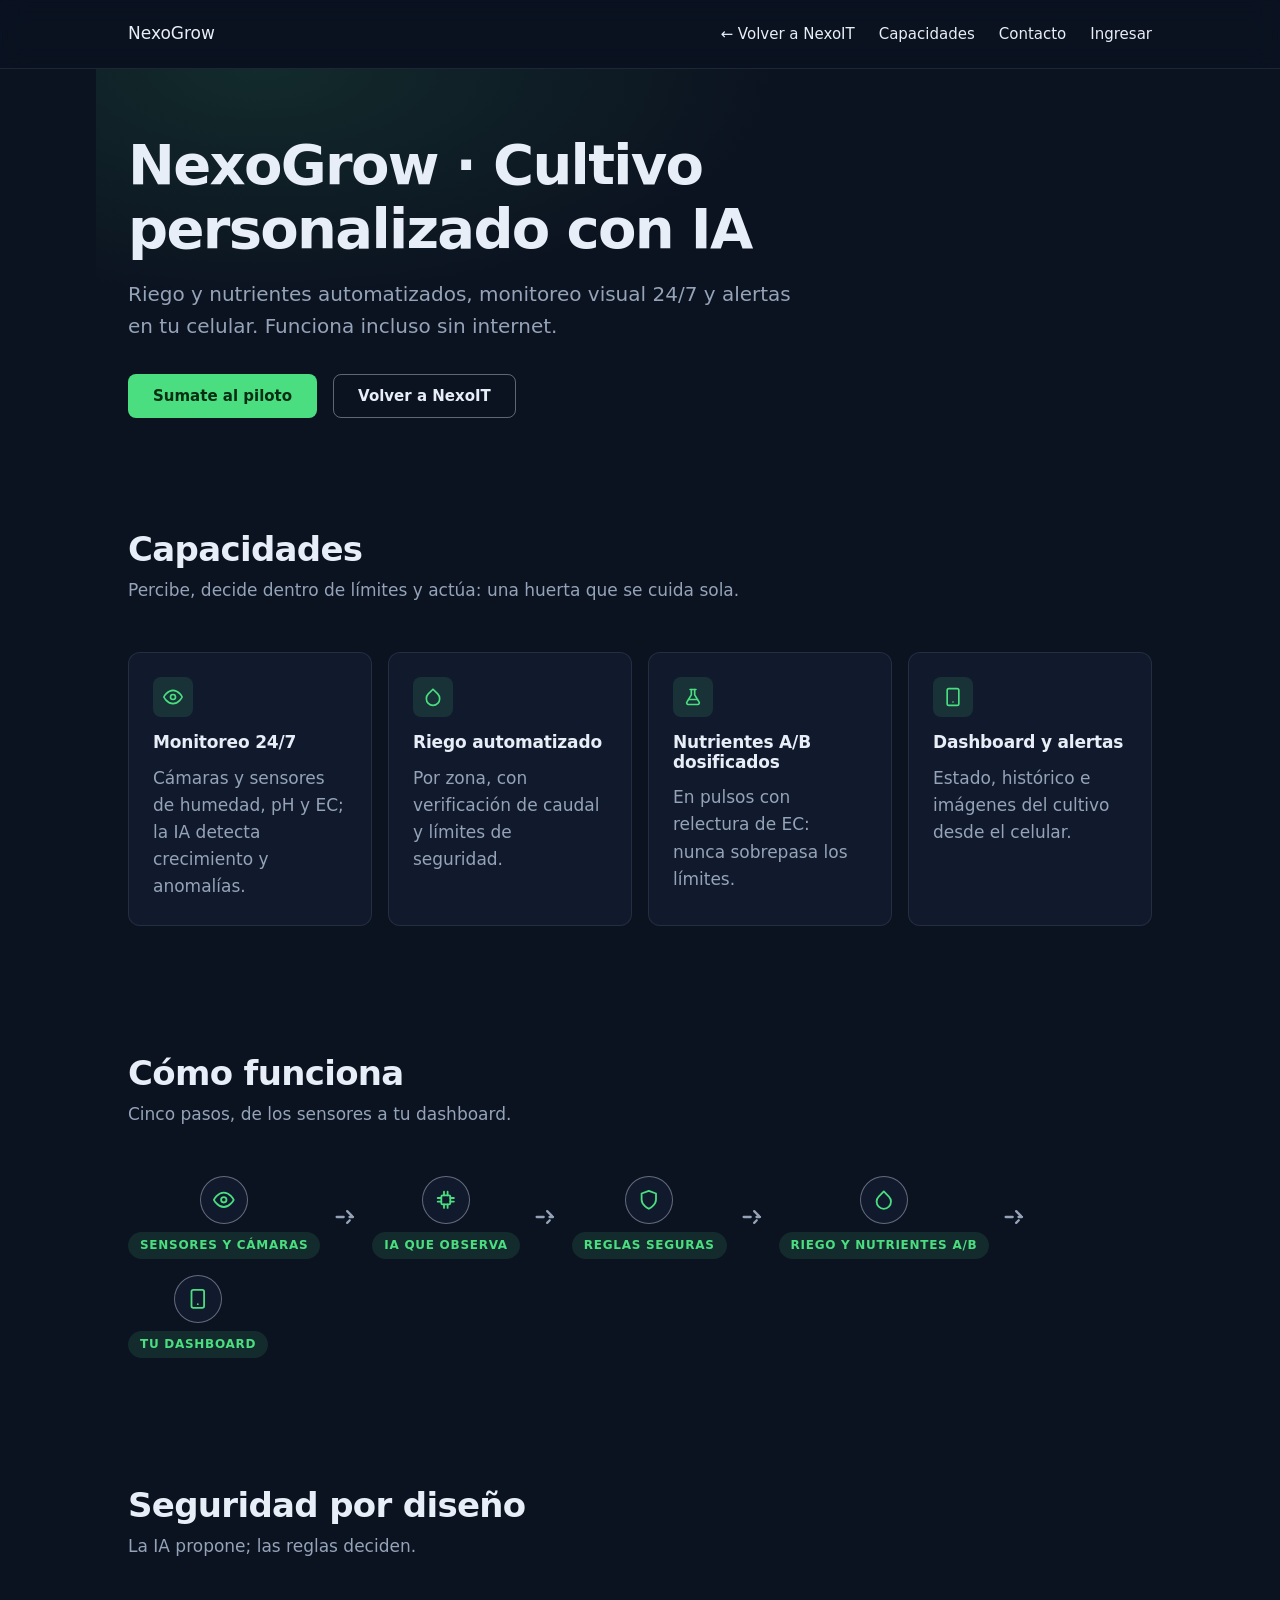
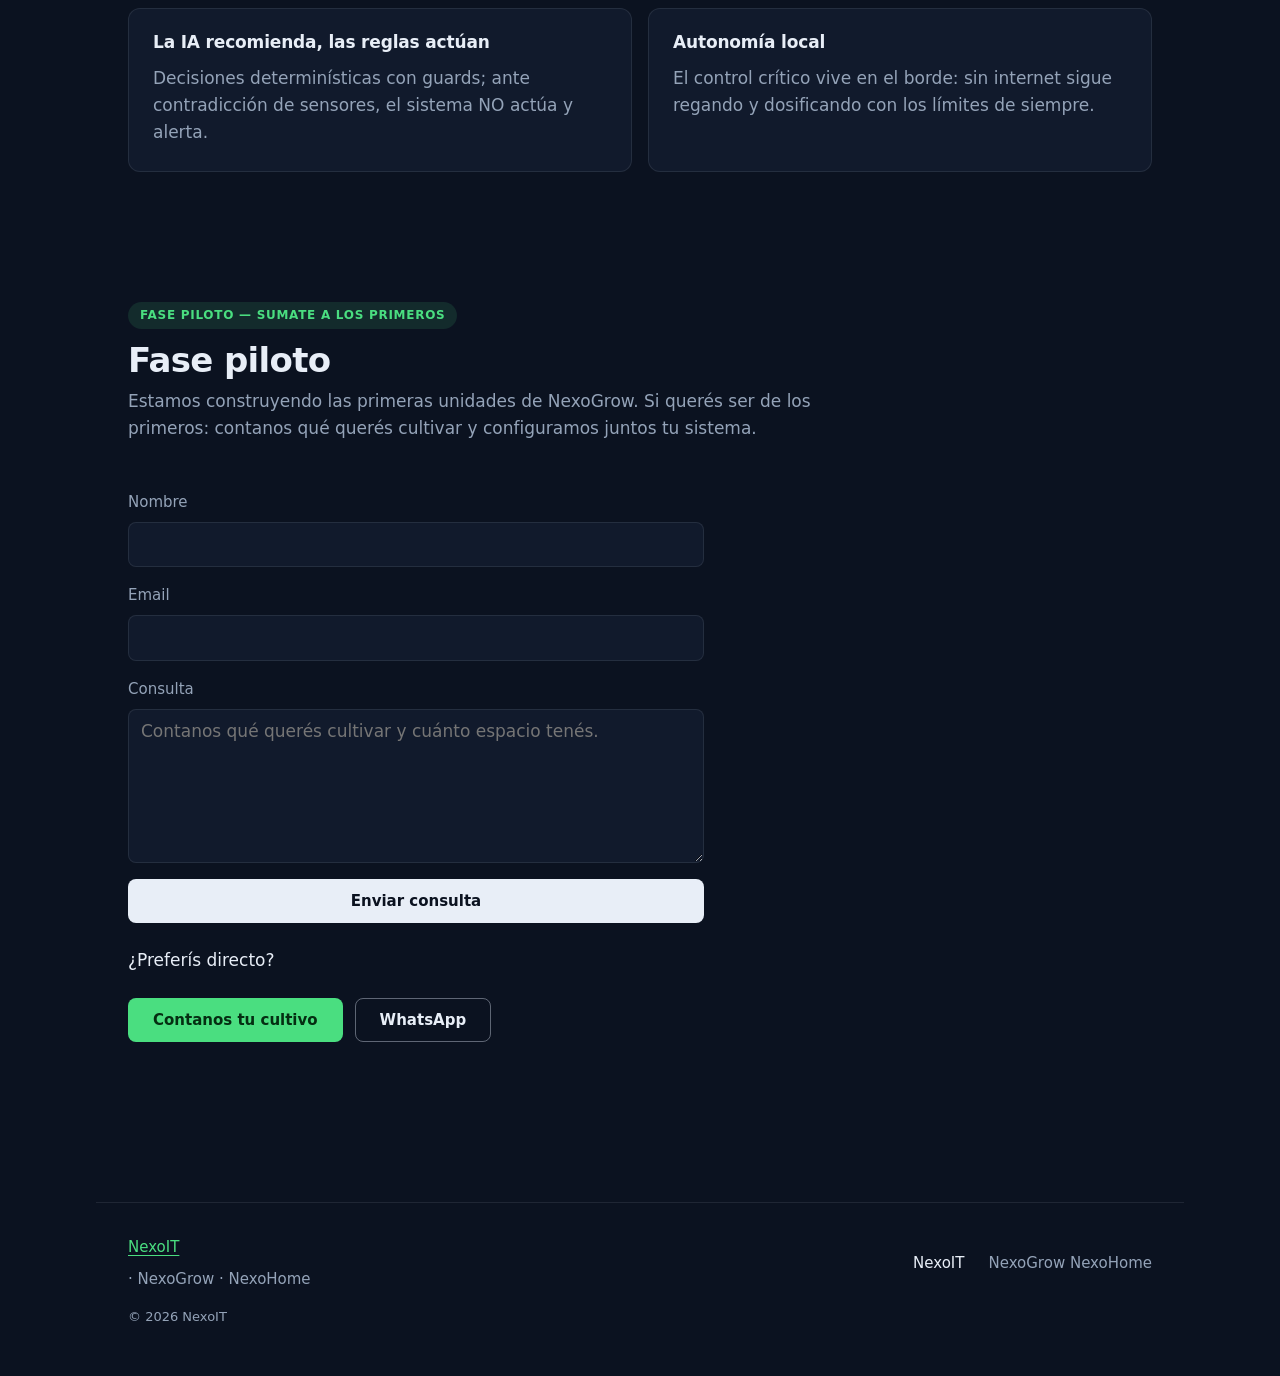
==== commit e9afef00: "R3: forms de consultas en Grow y Home, sección Cómo funciona en Grow, headers móviles del configurad" ====
--- a/grow/index.html
+++ b/grow/index.html
@@ -15,13 +15,102 @@
   <link rel="stylesheet" href="../assets/css/tokens.css">
   <link rel="stylesheet" href="../assets/css/base.css">
   <link rel="stylesheet" href="../assets/css/components.css">
+  <style>
+    /* Layout exclusivo de "Cómo funciona": usa tokens del sitio, no los modifica. */
+    .flow {
+      display: flex;
+      flex-wrap: wrap;
+      align-items: center;
+      gap: var(--space-4) var(--space-3);
+    }
+
+    .flow__step {
+      display: flex;
+      flex-direction: column;
+      align-items: center;
+      gap: var(--space-2);
+      text-align: center;
+    }
+
+    .flow__step .badge {
+      margin-block-end: 0;
+    }
+
+    .flow__circle {
+      display: inline-flex;
+      align-items: center;
+      justify-content: center;
+      inline-size: 3rem;
+      block-size: 3rem;
+      color: var(--accent);
+      background-color: var(--color-surface);
+      border: 1px solid var(--color-border-strong);
+      border-radius: 50%;
+      animation: flow-pulse 3s ease-in-out infinite;
+    }
+
+    .flow__circle svg {
+      inline-size: 1.35rem;
+      block-size: 1.35rem;
+    }
+
+    .flow__arrow {
+      color: var(--color-muted);
+    }
+
+    .flow__arrow svg {
+      inline-size: 1.75rem;
+      block-size: 1.75rem;
+    }
+
+    .flow__arrow path {
+      stroke-dasharray: 6 5;
+      animation: flow-dash 2s linear infinite;
+    }
+
+    @keyframes flow-pulse {
+      0%, 100% { transform: scale(1); }
+      50% { transform: scale(1.06); }
+    }
+
+    @keyframes flow-dash {
+      to { stroke-dashoffset: -11; }
+    }
+
+    /* Móvil: el flujo se apila verticalmente. */
+    @media (max-width: 47.99rem) {
+      .flow {
+        flex-direction: column;
+        align-items: flex-start;
+      }
+
+      .flow__step {
+        flex-direction: row;
+        align-items: center;
+        gap: var(--space-3);
+        text-align: start;
+      }
+
+      .flow__arrow {
+        margin-inline-start: 1.1rem;
+        transform: rotate(90deg);
+      }
+    }
+  </style>
   <script src="../assets/js/main.js" defer></script>
 </head>
 <body class="theme--grow">
   <header class="site-header">
     <div class="site-header__inner">
       <span class="site-header__brand">NexoGrow</span>
-      <nav class="nav" aria-label="Principal">
+
+      <button class="nav__toggle" type="button" data-toggle="menu" aria-controls="nav-principal" aria-expanded="false" aria-label="Menú">
+        <svg viewBox="0 0 24 24" width="20" height="20" fill="none" stroke="currentColor" stroke-width="2" stroke-linecap="round" aria-hidden="true" focusable="false">
+          <path d="M4 7h16M4 12h16M4 17h16"/>
+        </svg>
+      </button>
+
+      <nav class="nav" id="nav-principal" aria-label="Principal">
         <a class="nav__link" href="../index.html">← Volver a NexoIT</a>
         <a class="nav__link" href="#capacidades">Capacidades</a>
         <a class="nav__link" href="#contacto">Contacto</a>
@@ -69,6 +158,39 @@
       </div>
     </section>
 
+    <section class="section" id="como-funciona">
+      <div class="section__head">
+        <h2 class="section__title">Cómo funciona</h2>
+        <p class="section__lead">Cinco pasos, de los sensores a tu dashboard.</p>
+      </div>
+      <div class="flow">
+        <div class="flow__step">
+          <span class="flow__circle"><svg viewBox="0 0 24 24" width="24" height="24" fill="none" stroke="currentColor" stroke-width="2" stroke-linecap="round" stroke-linejoin="round" aria-hidden="true"><path d="M1 12s4-8 11-8 11 8 11 8-4 8-11 8-11-8-11-8z"/><circle cx="12" cy="12" r="3"/></svg></span>
+          <span class="badge">Sensores y cámaras</span>
+        </div>
+        <span class="flow__arrow" aria-hidden="true"><svg viewBox="0 0 24 24" width="24" height="24" fill="none" stroke="currentColor" stroke-width="2" stroke-linecap="round" stroke-linejoin="round"><path d="M4 12h14M13 7l5 5-5 5"/></svg></span>
+        <div class="flow__step">
+          <span class="flow__circle"><svg viewBox="0 0 24 24" width="24" height="24" fill="none" stroke="currentColor" stroke-width="2" stroke-linecap="round" stroke-linejoin="round" aria-hidden="true"><rect x="7" y="7" width="10" height="10" rx="1.5"/><path d="M10 3v4M14 3v4M10 17v4M14 17v4M3 10h4M3 14h4M17 10h4M17 14h4"/></svg></span>
+          <span class="badge">IA que observa</span>
+        </div>
+        <span class="flow__arrow" aria-hidden="true"><svg viewBox="0 0 24 24" width="24" height="24" fill="none" stroke="currentColor" stroke-width="2" stroke-linecap="round" stroke-linejoin="round"><path d="M4 12h14M13 7l5 5-5 5"/></svg></span>
+        <div class="flow__step">
+          <span class="flow__circle"><svg viewBox="0 0 24 24" width="24" height="24" fill="none" stroke="currentColor" stroke-width="2" stroke-linecap="round" stroke-linejoin="round" aria-hidden="true"><path d="M12 22s8-4 8-10V5l-8-3-8 3v7c0 6 8 10 8 10z"/></svg></span>
+          <span class="badge">Reglas seguras</span>
+        </div>
+        <span class="flow__arrow" aria-hidden="true"><svg viewBox="0 0 24 24" width="24" height="24" fill="none" stroke="currentColor" stroke-width="2" stroke-linecap="round" stroke-linejoin="round"><path d="M4 12h14M13 7l5 5-5 5"/></svg></span>
+        <div class="flow__step">
+          <span class="flow__circle"><svg viewBox="0 0 24 24" width="24" height="24" fill="none" stroke="currentColor" stroke-width="2" stroke-linecap="round" stroke-linejoin="round" aria-hidden="true"><path d="M12 2.69l5.66 5.66a8 8 0 1 1-11.31 0z"/></svg></span>
+          <span class="badge">Riego y nutrientes A/B</span>
+        </div>
+        <span class="flow__arrow" aria-hidden="true"><svg viewBox="0 0 24 24" width="24" height="24" fill="none" stroke="currentColor" stroke-width="2" stroke-linecap="round" stroke-linejoin="round"><path d="M4 12h14M13 7l5 5-5 5"/></svg></span>
+        <div class="flow__step">
+          <span class="flow__circle"><svg viewBox="0 0 24 24" width="24" height="24" fill="none" stroke="currentColor" stroke-width="2" stroke-linecap="round" stroke-linejoin="round" aria-hidden="true"><rect x="5" y="2" width="14" height="20" rx="2"/><path d="M12 18h.01"/></svg></span>
+          <span class="badge">Tu dashboard</span>
+        </div>
+      </div>
+    </section>
+
     <section class="section" id="seguridad">
       <div class="section__head">
         <h2 class="section__title">Seguridad por diseño</h2>
@@ -93,6 +215,28 @@
         <p class="section__lead">Estamos construyendo las primeras unidades de NexoGrow. Si querés ser de los primeros: contanos qué querés cultivar y configuramos juntos tu sistema.</p>
       </div>
       <div class="contact" id="contacto">
+        <form data-module="contacto-form" novalidate>
+          <div class="field">
+            <label class="field__label" for="consulta-nombre">Nombre</label>
+            <input class="field__input" type="text" id="consulta-nombre" name="nombre" autocomplete="name" required>
+          </div>
+          <div class="field">
+            <label class="field__label" for="consulta-email">Email</label>
+            <input class="field__input" type="email" id="consulta-email" name="email" autocomplete="email" required>
+          </div>
+          <div class="field">
+            <label class="field__label" for="consulta-mensaje">Consulta</label>
+            <textarea class="field__input" id="consulta-mensaje" name="mensaje" rows="5" required placeholder="Contanos qué querés cultivar y cuánto espacio tenés."></textarea>
+          </div>
+          <button class="btn btn--primary" type="submit">Enviar consulta</button>
+          <p class="form-status" role="status" aria-live="polite"></p>
+          <noscript>
+            <p class="form-status">El form necesita JavaScript — usá los accesos directos de abajo.</p>
+          </noscript>
+        </form>
+
+        <p>¿Preferís directo?</p>
+
         <div class="contact__actions">
           <!-- TODO: reemplazar (datos de contacto: mailto / wa.me) -->
           <a class="btn btn--accent" href="mailto:hola@nexoit.com">Contanos tu cultivo</a>
